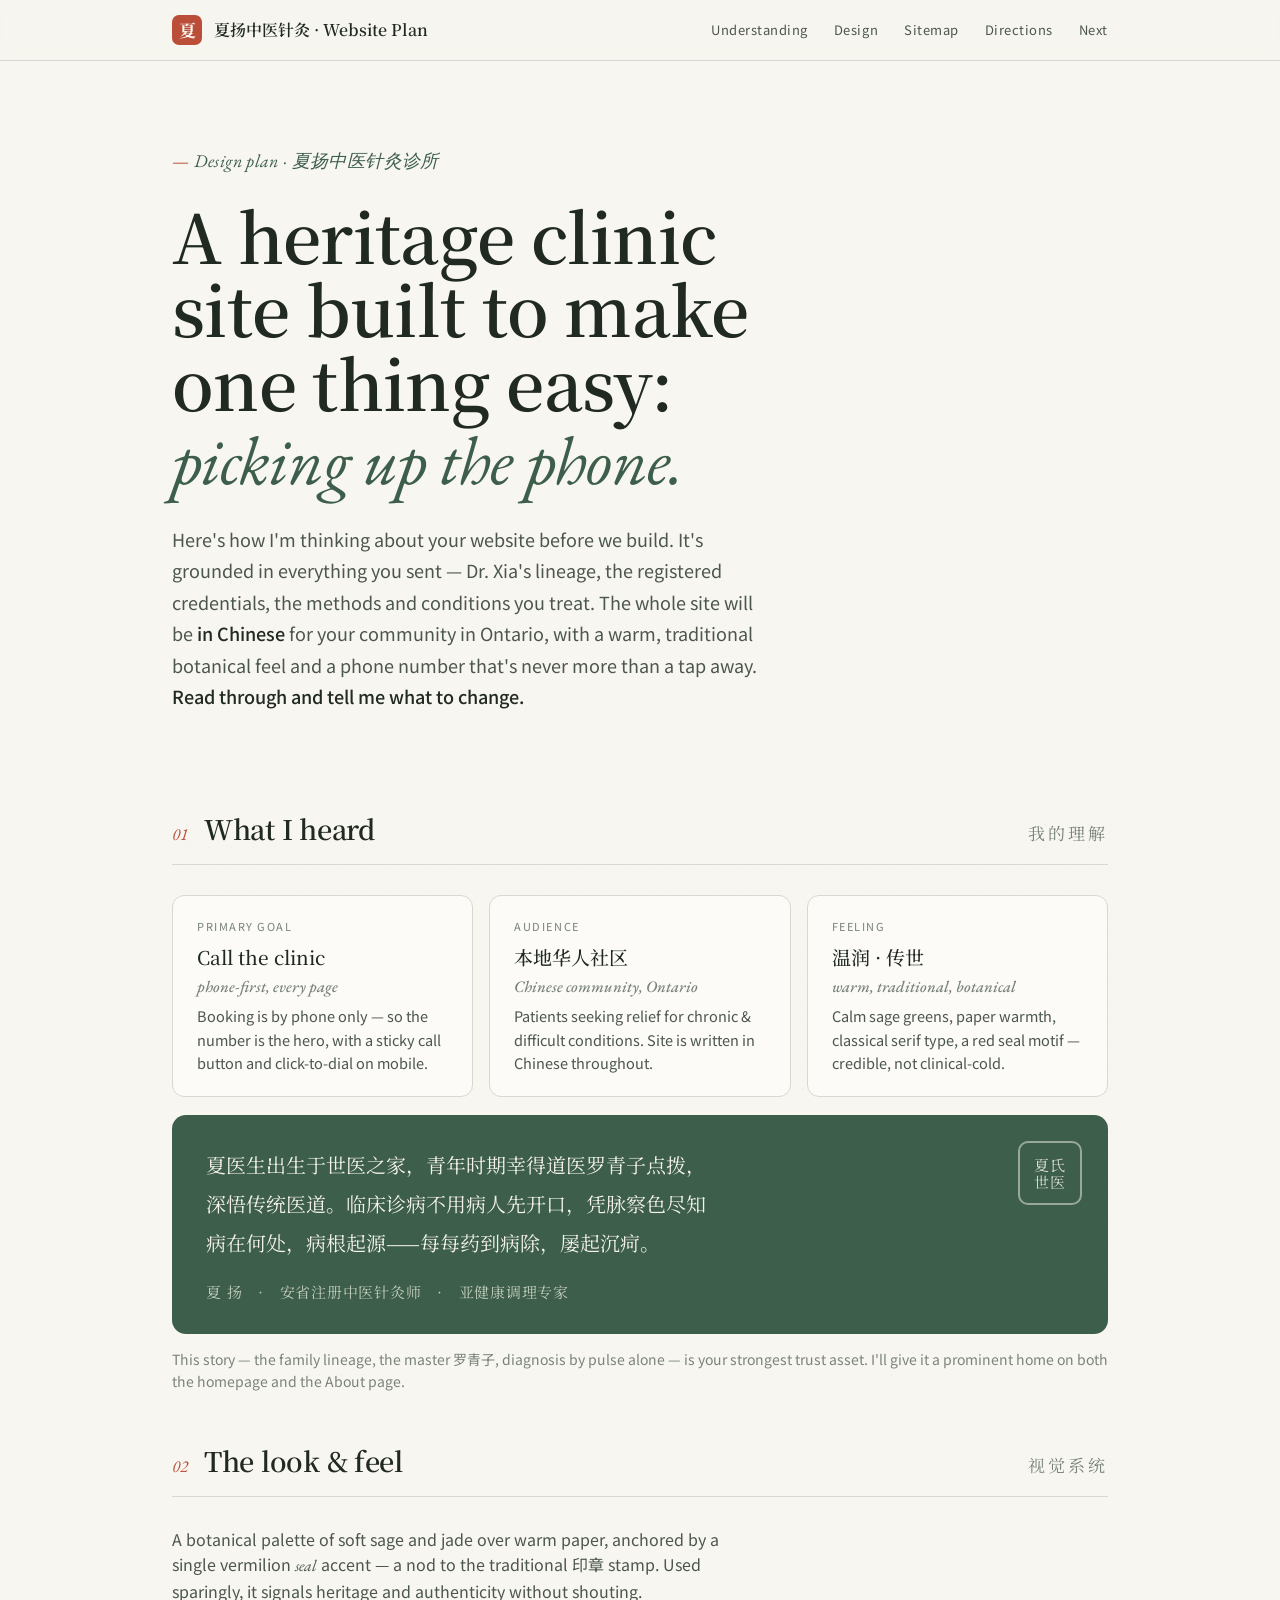
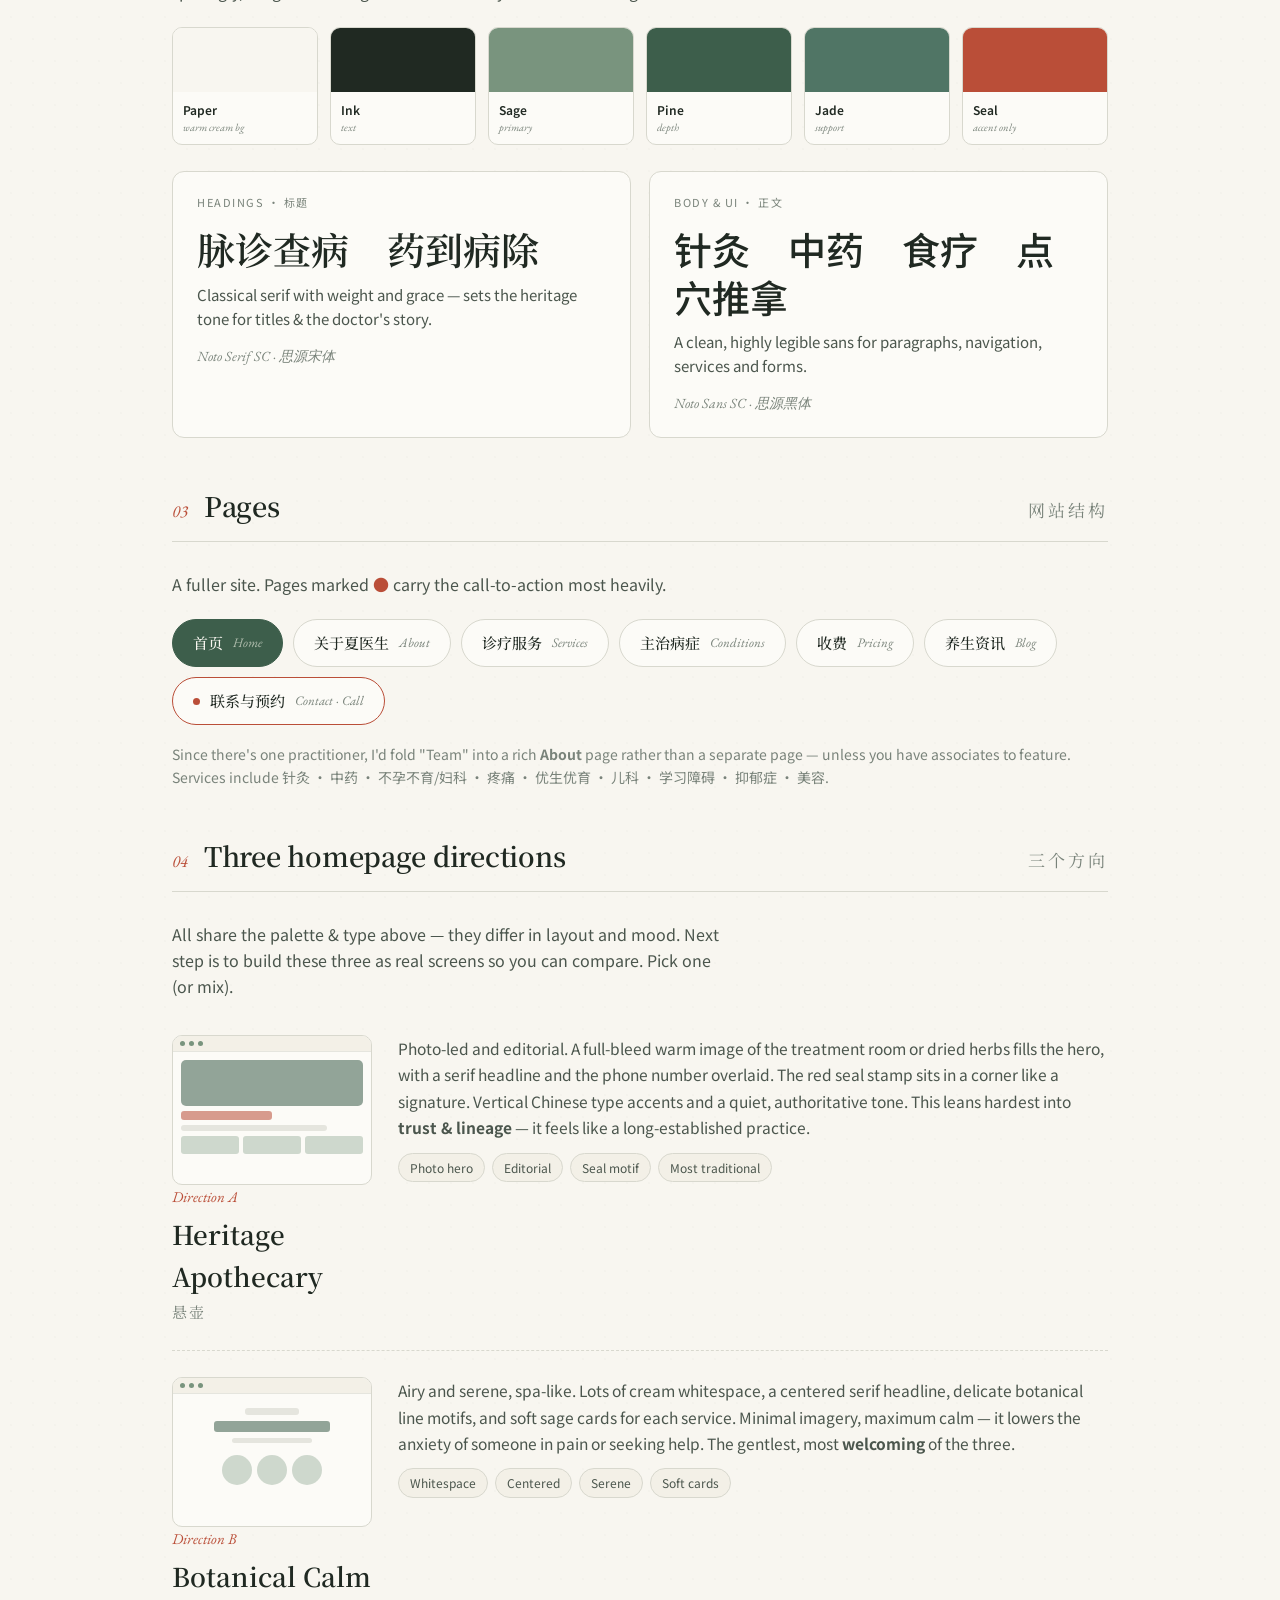
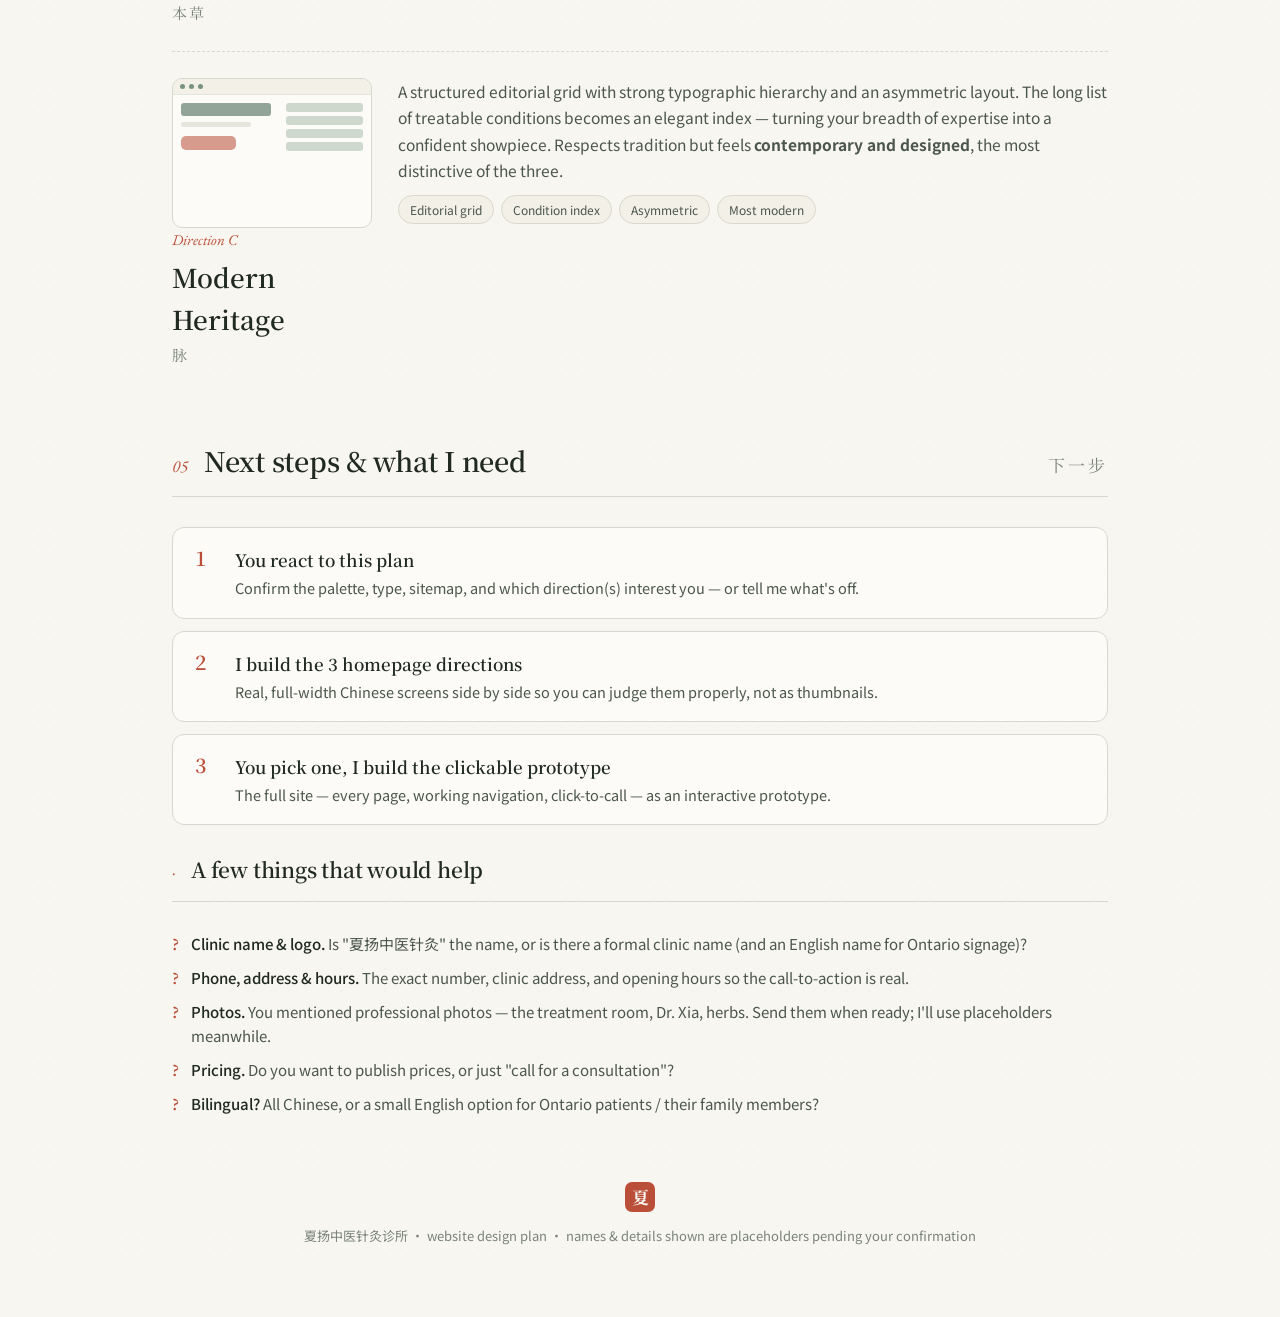
==== Plan.html @ d2aadbc9 "init update" ====
<!DOCTYPE html>
<html lang="en">
<head>
<meta charset="UTF-8">
<meta name="viewport" content="width=device-width, initial-scale=1.0">
<title>夏扬中医 · Website Plan</title>
<link rel="preconnect" href="https://fonts.googleapis.com">
<link rel="preconnect" href="https://fonts.gstatic.com" crossorigin>
<link href="https://fonts.googleapis.com/css2?family=Noto+Serif+SC:wght@400;500;600;700;900&family=Noto+Sans+SC:wght@300;400;500;700&family=EB+Garamond:ital@0;1&display=swap" rel="stylesheet">
<style>
  :root{
    --paper: oklch(0.973 0.009 95);
    --paper-2: oklch(0.955 0.013 92);
    --card: oklch(0.988 0.006 95);
    --ink: oklch(0.27 0.018 152);
    --ink-soft: oklch(0.44 0.02 150);
    --ink-faint: oklch(0.60 0.018 148);
    --sage: oklch(0.64 0.045 150);
    --sage-deep: oklch(0.45 0.05 158);
    --jade: oklch(0.53 0.05 165);
    --seal: oklch(0.56 0.145 33);
    --line: oklch(0.88 0.014 110);
    --line-soft: oklch(0.92 0.01 105);
    --serif: "Noto Serif SC", "EB Garamond", Georgia, serif;
    --sans: "Noto Sans SC", -apple-system, "Helvetica Neue", sans-serif;
    --lat: "EB Garamond", Georgia, serif;
  }
  *{ box-sizing:border-box; margin:0; padding:0; }
  html{ scroll-behavior:smooth; }
  body{
    background: var(--paper);
    color: var(--ink);
    font-family: var(--sans);
    line-height: 1.6;
    -webkit-font-smoothing: antialiased;
    background-image:
      radial-gradient(oklch(0.5 0.03 150 / 0.025) 1px, transparent 1px);
    background-size: 22px 22px;
  }
  .wrap{ max-width: 1000px; margin: 0 auto; padding: 0 32px; }

  /* ---- top ribbon ---- */
  .ribbon{
    border-bottom: 1px solid var(--line);
    background: oklch(0.97 0.009 95 / 0.8);
    backdrop-filter: blur(6px);
    position: sticky; top:0; z-index: 50;
  }
  .ribbon .wrap{ display:flex; align-items:center; justify-content:space-between; height: 60px; }
  .ribbon .mark{ display:flex; align-items:center; gap:12px; font-family:var(--serif); font-weight:600; }
  .seal-dot{
    width: 30px; height:30px; border-radius:7px; background: var(--seal);
    color: var(--paper); display:grid; place-items:center;
    font-family: var(--serif); font-weight:700; font-size:17px; letter-spacing:-1px;
  }
  .ribbon nav{ display:flex; gap:26px; font-size:13px; color: var(--ink-soft); letter-spacing:.04em; }
  .ribbon nav a{ color:inherit; text-decoration:none; }
  .ribbon nav a:hover{ color: var(--sage-deep); }

  /* ---- hero ---- */
  header.hero{ padding: 86px 0 64px; }
  .kicker{
    font-family: var(--lat); font-style:italic; font-size: 18px; color: var(--sage-deep);
    letter-spacing:.02em; margin-bottom: 22px;
  }
  .kicker::before{ content:"— "; color: var(--seal); font-style: normal; }
  h1.title{
    font-family: var(--serif); font-weight: 600; font-size: clamp(40px, 6vw, 68px);
    line-height: 1.08; letter-spacing:-.01em; max-width: 16ch;
  }
  .title em{ font-family: var(--lat); font-style: italic; font-weight: 400; color: var(--sage-deep); }
  .lede{
    margin-top: 26px; font-size: 18px; color: var(--ink-soft); max-width: 60ch; line-height:1.75;
  }
  .lede b{ color: var(--ink); font-weight:500; }

  /* ---- section scaffolding ---- */
  section.block{ padding: 30px 0 16px; }
  .sec-head{ display:flex; align-items:baseline; gap:16px; margin-bottom: 30px; padding-bottom:14px; border-bottom: 1px solid var(--line); }
  .sec-num{ font-family: var(--lat); font-style: italic; font-size: 17px; color: var(--seal); }
  .sec-head h2{ font-family: var(--serif); font-weight:600; font-size: 27px; letter-spacing:-.01em; }
  .sec-head .cn{ font-family: var(--serif); color: var(--ink-faint); font-size: 17px; font-weight:400; margin-left:auto; letter-spacing:.18em; }

  /* understanding cards */
  .grid2{ display:grid; grid-template-columns: 1fr 1fr; gap: 18px; }
  .grid3{ display:grid; grid-template-columns: repeat(3,1fr); gap: 16px; }
  .card{
    background: var(--card); border: 1px solid var(--line); border-radius: 12px; padding: 22px 24px;
  }
  .card .lab{ font-size: 11px; letter-spacing:.14em; text-transform:uppercase; color: var(--ink-faint); margin-bottom: 9px; }
  .card .val{ font-family: var(--serif); font-size: 19px; font-weight:500; color: var(--ink); line-height:1.4; }
  .card p{ font-size: 14.5px; color: var(--ink-soft); margin-top:6px; }
  .card .val .en{ font-family: var(--lat); font-style: italic; font-size: 16px; color: var(--ink-faint); }

  /* doctor quote */
  .quote{
    margin: 8px 0 6px; padding: 30px 34px; background: var(--sage-deep);
    color: oklch(0.96 0.012 95); border-radius: 14px; position: relative; overflow:hidden;
  }
  .quote .seal-stamp{
    position:absolute; right: 26px; top: 26px; width: 64px; height:64px; border-radius:10px;
    border: 2px solid oklch(0.96 0.012 95 / .5); display:grid; place-items:center; text-align:center;
    font-family: var(--serif); font-size: 15px; line-height:1.15; color: oklch(0.96 0.012 95 / .85);
    letter-spacing:.06em;
  }
  .quote .cn-q{ font-family: var(--serif); font-size: 20px; line-height: 1.95; max-width: 46ch; }
  .quote .attr{ margin-top: 18px; font-family: var(--serif); font-size: 15px; color: oklch(0.92 0.02 120 / .8); letter-spacing:.05em; }

  /* ---- design system ---- */
  .swatches{ display:grid; grid-template-columns: repeat(6,1fr); gap: 12px; }
  .sw{ border-radius: 10px; overflow:hidden; border:1px solid var(--line); background:var(--card); }
  .sw .chip{ height: 64px; }
  .sw .meta{ padding: 8px 10px; }
  .sw .meta .n{ font-size: 12px; font-weight:600; }
  .sw .meta .h{ font-size: 10.5px; color: var(--ink-faint); font-family: var(--lat); font-style:italic; }

  .type-spec{ display:grid; grid-template-columns: 1fr 1fr; gap: 18px; margin-top: 8px; }
  .spec{ background: var(--card); border:1px solid var(--line); border-radius:12px; padding: 22px 24px; }
  .spec .role{ font-size: 11px; letter-spacing:.14em; text-transform:uppercase; color: var(--ink-faint); margin-bottom: 14px; }
  .spec .big-cn{ font-family: var(--serif); font-weight:600; font-size: 38px; line-height:1.25; }
  .spec .big-cn.sans{ font-family: var(--sans); font-weight:500; }
  .spec .small{ margin-top: 10px; color: var(--ink-soft); font-size: 15px; }
  .spec .fam{ margin-top: 14px; font-family:var(--lat); font-style:italic; color: var(--ink-faint); font-size: 14px; }

  /* ---- sitemap ---- */
  .map{ display:flex; flex-wrap:wrap; gap: 10px; }
  .node{
    background: var(--card); border:1px solid var(--line); border-radius: 999px; padding: 11px 20px;
    display:flex; align-items:center; gap:10px; font-size: 15px;
  }
  .node .cn{ font-family: var(--serif); font-weight:500; }
  .node .en{ font-family: var(--lat); font-style:italic; color: var(--ink-faint); font-size: 13px; }
  .node.home{ background: var(--sage-deep); color: var(--paper); border-color: var(--sage-deep); }
  .node.home .en{ color: oklch(0.92 0.02 120 / .7); }
  .node.key{ border-color: var(--seal); }
  .node.key .dot{ width:7px; height:7px; border-radius:50%; background:var(--seal); }

  /* ---- directions ---- */
  .dir{ display:grid; grid-template-columns: 200px 1fr; gap: 26px; align-items:start; padding: 26px 0; border-bottom: 1px dashed var(--line); }
  .dir:last-child{ border-bottom: none; }
  .dir-name{ }
  .dir-name .idx{ font-family:var(--lat); font-style:italic; font-size: 15px; color: var(--seal); }
  .dir-name h3{ font-family:var(--serif); font-size: 26px; font-weight:600; margin-top: 4px; }
  .dir-name .cn{ font-family:var(--serif); font-size: 15px; color: var(--ink-faint); letter-spacing:.16em; margin-top:4px; }
  .dir-body p{ font-size: 15.5px; color: var(--ink-soft); line-height:1.7; }
  .dir-body .tags{ margin-top: 12px; display:flex; flex-wrap:wrap; gap:7px; }
  .tag{ font-size: 12px; padding: 4px 11px; border-radius:999px; background: var(--paper-2); border:1px solid var(--line); color: var(--ink-soft); }

  /* mini wireframes */
  .wf{ width: 200px; height: 150px; border:1px solid var(--line); border-radius: 10px; background: var(--card); overflow:hidden; padding:0; }
  .wf-bar{ height: 16px; background: var(--paper-2); border-bottom:1px solid var(--line-soft); display:flex; align-items:center; gap:4px; padding:0 7px; }
  .wf-bar i{ display:block; width:5px;height:5px;border-radius:50%; background: var(--sage); }
  .b{ background: var(--line-soft); border-radius:3px; }
  .b.sage{ background: oklch(0.64 0.045 150 / .35); }
  .b.deep{ background: oklch(0.45 0.05 158 / .55); }
  .b.seal{ background: oklch(0.56 0.145 33 / .55); }

  /* next steps */
  .steps{ counter-reset: s; display:grid; gap: 12px; }
  .step{ display:flex; gap:16px; align-items:flex-start; background:var(--card); border:1px solid var(--line); border-radius:12px; padding:18px 22px; }
  .step::before{ counter-increment:s; content: counter(s); font-family:var(--serif); font-weight:600; color:var(--seal); font-size:20px; line-height:1.2; min-width: 24px; }
  .step .st-t{ font-family:var(--serif); font-weight:600; font-size:17px; }
  .step .st-d{ font-size: 14.5px; color: var(--ink-soft); margin-top:3px; }

  .q-list{ display:grid; gap:10px; margin-top: 6px; }
  .q{ display:flex; gap:12px; font-size:15px; color:var(--ink-soft); }
  .q::before{ content:"?"; color: var(--seal); font-family:var(--serif); font-weight:700; }
  .q b{ color: var(--ink); font-weight:500; }

  footer{ padding: 50px 0 70px; color: var(--ink-faint); font-size: 13px; text-align:center; }
  footer .seal-dot{ margin: 0 auto 14px; }

  @media (max-width: 720px){
    .grid2,.grid3,.type-spec,.swatches{ grid-template-columns: 1fr 1fr; }
    .dir{ grid-template-columns: 1fr; }
    .ribbon nav{ display:none; }
  }
</style>
</head>
<body>

<div class="ribbon">
  <div class="wrap">
    <div class="mark"><span class="seal-dot">夏</span> 夏扬中医针灸 · Website Plan</div>
    <nav>
      <a href="#understand">Understanding</a>
      <a href="#system">Design</a>
      <a href="#map">Sitemap</a>
      <a href="#dirs">Directions</a>
      <a href="#next">Next</a>
    </nav>
  </div>
</div>

<header class="hero">
  <div class="wrap">
    <div class="kicker">Design plan · 夏扬中医针灸诊所</div>
    <h1 class="title">A heritage clinic site built to make one thing easy: <em>picking up the phone.</em></h1>
    <p class="lede">Here's how I'm thinking about your website before we build. It's grounded in everything you sent — Dr. Xia's lineage, the registered credentials, the methods and conditions you treat. The whole site will be <b>in Chinese</b> for your community in Ontario, with a warm, traditional botanical feel and a phone number that's never more than a tap away. <b>Read through and tell me what to change.</b></p>
  </div>
</header>

<!-- UNDERSTANDING -->
<section class="block" id="understand">
  <div class="wrap">
    <div class="sec-head"><span class="sec-num">01</span><h2>What I heard</h2><span class="cn">我的理解</span></div>

    <div class="grid3" style="margin-bottom:18px;">
      <div class="card">
        <div class="lab">Primary goal</div>
        <div class="val">Call the clinic<br><span class="en">phone-first, every page</span></div>
        <p>Booking is by phone only — so the number is the hero, with a sticky call button and click-to-dial on mobile.</p>
      </div>
      <div class="card">
        <div class="lab">Audience</div>
        <div class="val">本地华人社区<br><span class="en">Chinese community, Ontario</span></div>
        <p>Patients seeking relief for chronic & difficult conditions. Site is written in Chinese throughout.</p>
      </div>
      <div class="card">
        <div class="lab">Feeling</div>
        <div class="val">温润 · 传世<br><span class="en">warm, traditional, botanical</span></div>
        <p>Calm sage greens, paper warmth, classical serif type, a red seal motif — credible, not clinical-cold.</p>
      </div>
    </div>

    <div class="quote">
      <div class="seal-stamp">夏氏<br>世医</div>
      <div class="cn-q">夏医生出生于世医之家，青年时期幸得道医罗青子点拨，深悟传统医道。临床诊病不用病人先开口，凭脉察色尽知病在何处，病根起源——每每药到病除，屡起沉疴。</div>
      <div class="attr">夏 扬　·　安省注册中医针灸师　·　亚健康调理专家</div>
    </div>
    <p style="font-size:14px;color:var(--ink-faint);margin-top:14px;">This story — the family lineage, the master 罗青子, diagnosis by pulse alone — is your strongest trust asset. I'll give it a prominent home on both the homepage and the About page.</p>
  </div>
</section>

<!-- DESIGN SYSTEM -->
<section class="block" id="system">
  <div class="wrap">
    <div class="sec-head"><span class="sec-num">02</span><h2>The look &amp; feel</h2><span class="cn">视觉系统</span></div>

    <p style="color:var(--ink-soft);margin-bottom:22px;max-width:62ch;">A botanical palette of soft sage and jade over warm paper, anchored by a single vermilion <em style="font-family:var(--lat)">seal</em> accent — a nod to the traditional 印章 stamp. Used sparingly, it signals heritage and authenticity without shouting.</p>

    <div class="swatches" style="margin-bottom:26px;">
      <div class="sw"><div class="chip" style="background:var(--paper)"></div><div class="meta"><div class="n">Paper</div><div class="h">warm cream bg</div></div></div>
      <div class="sw"><div class="chip" style="background:var(--ink)"></div><div class="meta"><div class="n">Ink</div><div class="h">text</div></div></div>
      <div class="sw"><div class="chip" style="background:var(--sage)"></div><div class="meta"><div class="n">Sage</div><div class="h">primary</div></div></div>
      <div class="sw"><div class="chip" style="background:var(--sage-deep)"></div><div class="meta"><div class="n">Pine</div><div class="h">depth</div></div></div>
      <div class="sw"><div class="chip" style="background:var(--jade)"></div><div class="meta"><div class="n">Jade</div><div class="h">support</div></div></div>
      <div class="sw"><div class="chip" style="background:var(--seal)"></div><div class="meta"><div class="n">Seal</div><div class="h">accent only</div></div></div>
    </div>

    <div class="type-spec">
      <div class="spec">
        <div class="role">Headings · 标题</div>
        <div class="big-cn">脉诊查病　药到病除</div>
        <div class="small">Classical serif with weight and grace — sets the heritage tone for titles &amp; the doctor's story.</div>
        <div class="fam">Noto Serif SC · 思源宋体</div>
      </div>
      <div class="spec">
        <div class="role">Body &amp; UI · 正文</div>
        <div class="big-cn sans">针灸　中药　食疗　点穴推拿</div>
        <div class="small">A clean, highly legible sans for paragraphs, navigation, services and forms.</div>
        <div class="fam">Noto Sans SC · 思源黑体</div>
      </div>
    </div>
  </div>
</section>

<!-- SITEMAP -->
<section class="block" id="map">
  <div class="wrap">
    <div class="sec-head"><span class="sec-num">03</span><h2>Pages</h2><span class="cn">网站结构</span></div>
    <p style="color:var(--ink-soft);margin-bottom:22px;max-width:60ch;">A fuller site. Pages marked <span style="color:var(--seal)">●</span> carry the call-to-action most heavily.</p>
    <div class="map">
      <div class="node home"><span class="cn">首页</span><span class="en">Home</span></div>
      <div class="node"><span class="cn">关于夏医生</span><span class="en">About</span></div>
      <div class="node"><span class="cn">诊疗服务</span><span class="en">Services</span></div>
      <div class="node"><span class="cn">主治病症</span><span class="en">Conditions</span></div>
      <div class="node"><span class="cn">收费</span><span class="en">Pricing</span></div>
      <div class="node"><span class="cn">养生资讯</span><span class="en">Blog</span></div>
      <div class="node key"><span class="dot"></span><span class="cn">联系与预约</span><span class="en">Contact · Call</span></div>
    </div>
    <p style="font-size:14px;color:var(--ink-faint);margin-top:18px;">Since there's one practitioner, I'd fold "Team" into a rich <b>About</b> page rather than a separate page — unless you have associates to feature. Services include 针灸 · 中药 · 不孕不育/妇科 · 疼痛 · 优生优育 · 儿科 · 学习障碍 · 抑郁症 · 美容.</p>
  </div>
</section>

<!-- DIRECTIONS -->
<section class="block" id="dirs">
  <div class="wrap">
    <div class="sec-head"><span class="sec-num">04</span><h2>Three homepage directions</h2><span class="cn">三个方向</span></div>
    <p style="color:var(--ink-soft);margin-bottom:10px;max-width:62ch;">All share the palette &amp; type above — they differ in layout and mood. Next step is to build these three as real screens so you can compare. Pick one (or mix).</p>

    <div class="dir">
      <div class="dir-name">
        <div class="wf">
          <div class="wf-bar"><i></i><i></i><i></i></div>
          <div style="padding:8px;display:grid;gap:5px;">
            <div class="b deep" style="height:46px;border-radius:5px;"></div>
            <div class="b seal" style="height:9px;width:50%;"></div>
            <div class="b" style="height:6px;width:80%;"></div>
            <div style="display:flex;gap:4px;"><div class="b sage" style="height:18px;width:33%;"></div><div class="b sage" style="height:18px;width:33%;"></div><div class="b sage" style="height:18px;width:33%;"></div></div>
          </div>
        </div>
        <div class="idx">Direction A</div>
        <h3>Heritage Apothecary</h3>
        <div class="cn">悬壶</div>
      </div>
      <div class="dir-body">
        <p>Photo-led and editorial. A full-bleed warm image of the treatment room or dried herbs fills the hero, with a serif headline and the phone number overlaid. The red seal stamp sits in a corner like a signature. Vertical Chinese type accents and a quiet, authoritative tone. This leans hardest into <b>trust &amp; lineage</b> — it feels like a long-established practice.</p>
        <div class="tags"><span class="tag">Photo hero</span><span class="tag">Editorial</span><span class="tag">Seal motif</span><span class="tag">Most traditional</span></div>
      </div>
    </div>

    <div class="dir">
      <div class="dir-name">
        <div class="wf">
          <div class="wf-bar"><i></i><i></i><i></i></div>
          <div style="padding:8px;display:grid;gap:6px;place-items:center;">
            <div class="b" style="height:7px;width:30%;margin-top:6px;"></div>
            <div class="b deep" style="height:11px;width:64%;"></div>
            <div class="b" style="height:5px;width:44%;"></div>
            <div style="display:flex;gap:5px;margin-top:6px;"><div class="b sage" style="height:30px;width:30px;border-radius:50%;"></div><div class="b sage" style="height:30px;width:30px;border-radius:50%;"></div><div class="b sage" style="height:30px;width:30px;border-radius:50%;"></div></div>
          </div>
        </div>
        <div class="idx">Direction B</div>
        <h3>Botanical Calm</h3>
        <div class="cn">本草</div>
      </div>
      <div class="dir-body">
        <p>Airy and serene, spa-like. Lots of cream whitespace, a centered serif headline, delicate botanical line motifs, and soft sage cards for each service. Minimal imagery, maximum calm — it lowers the anxiety of someone in pain or seeking help. The gentlest, most <b>welcoming</b> of the three.</p>
        <div class="tags"><span class="tag">Whitespace</span><span class="tag">Centered</span><span class="tag">Serene</span><span class="tag">Soft cards</span></div>
      </div>
    </div>

    <div class="dir">
      <div class="dir-name">
        <div class="wf">
          <div class="wf-bar"><i></i><i></i><i></i></div>
          <div style="padding:8px;display:grid;grid-template-columns:1.3fr 1fr;gap:6px;">
            <div style="display:grid;gap:5px;"><div class="b deep" style="height:13px;width:90%;"></div><div class="b" style="height:5px;width:70%;"></div><div class="b seal" style="height:14px;width:55%;border-radius:5px;margin-top:4px;"></div></div>
            <div style="display:grid;gap:4px;"><div class="b sage" style="height:9px;"></div><div class="b sage" style="height:9px;"></div><div class="b sage" style="height:9px;"></div><div class="b sage" style="height:9px;"></div></div>
          </div>
        </div>
        <div class="idx">Direction C</div>
        <h3>Modern Heritage</h3>
        <div class="cn">脉</div>
      </div>
      <div class="dir-body">
        <p>A structured editorial grid with strong typographic hierarchy and an asymmetric layout. The long list of treatable conditions becomes an elegant index — turning your breadth of expertise into a confident showpiece. Respects tradition but feels <b>contemporary and designed</b>, the most distinctive of the three.</p>
        <div class="tags"><span class="tag">Editorial grid</span><span class="tag">Condition index</span><span class="tag">Asymmetric</span><span class="tag">Most modern</span></div>
      </div>
    </div>
  </div>
</section>

<!-- NEXT -->
<section class="block" id="next">
  <div class="wrap">
    <div class="sec-head"><span class="sec-num">05</span><h2>Next steps &amp; what I need</h2><span class="cn">下一步</span></div>
    <div class="steps" style="margin-bottom:28px;">
      <div class="step"><div><div class="st-t">You react to this plan</div><div class="st-d">Confirm the palette, type, sitemap, and which direction(s) interest you — or tell me what's off.</div></div></div>
      <div class="step"><div><div class="st-t">I build the 3 homepage directions</div><div class="st-d">Real, full-width Chinese screens side by side so you can judge them properly, not as thumbnails.</div></div></div>
      <div class="step"><div><div class="st-t">You pick one, I build the clickable prototype</div><div class="st-d">The full site — every page, working navigation, click-to-call — as an interactive prototype.</div></div></div>
    </div>

    <div class="sec-head" style="margin-top:10px;"><span class="sec-num">·</span><h2 style="font-size:21px;">A few things that would help</h2></div>
    <div class="q-list">
      <div class="q"><div><b>Clinic name &amp; logo.</b> Is "夏扬中医针灸" the name, or is there a formal clinic name (and an English name for Ontario signage)?</div></div>
      <div class="q"><div><b>Phone, address &amp; hours.</b> The exact number, clinic address, and opening hours so the call-to-action is real.</div></div>
      <div class="q"><div><b>Photos.</b> You mentioned professional photos — the treatment room, Dr. Xia, herbs. Send them when ready; I'll use placeholders meanwhile.</div></div>
      <div class="q"><div><b>Pricing.</b> Do you want to publish prices, or just "call for a consultation"?</div></div>
      <div class="q"><div><b>Bilingual?</b> All Chinese, or a small English option for Ontario patients / their family members?</div></div>
    </div>
  </div>
</section>

<footer>
  <div class="seal-dot">夏</div>
  夏扬中医针灸诊所 · website design plan · names &amp; details shown are placeholders pending your confirmation
</footer>

</body>
</html>
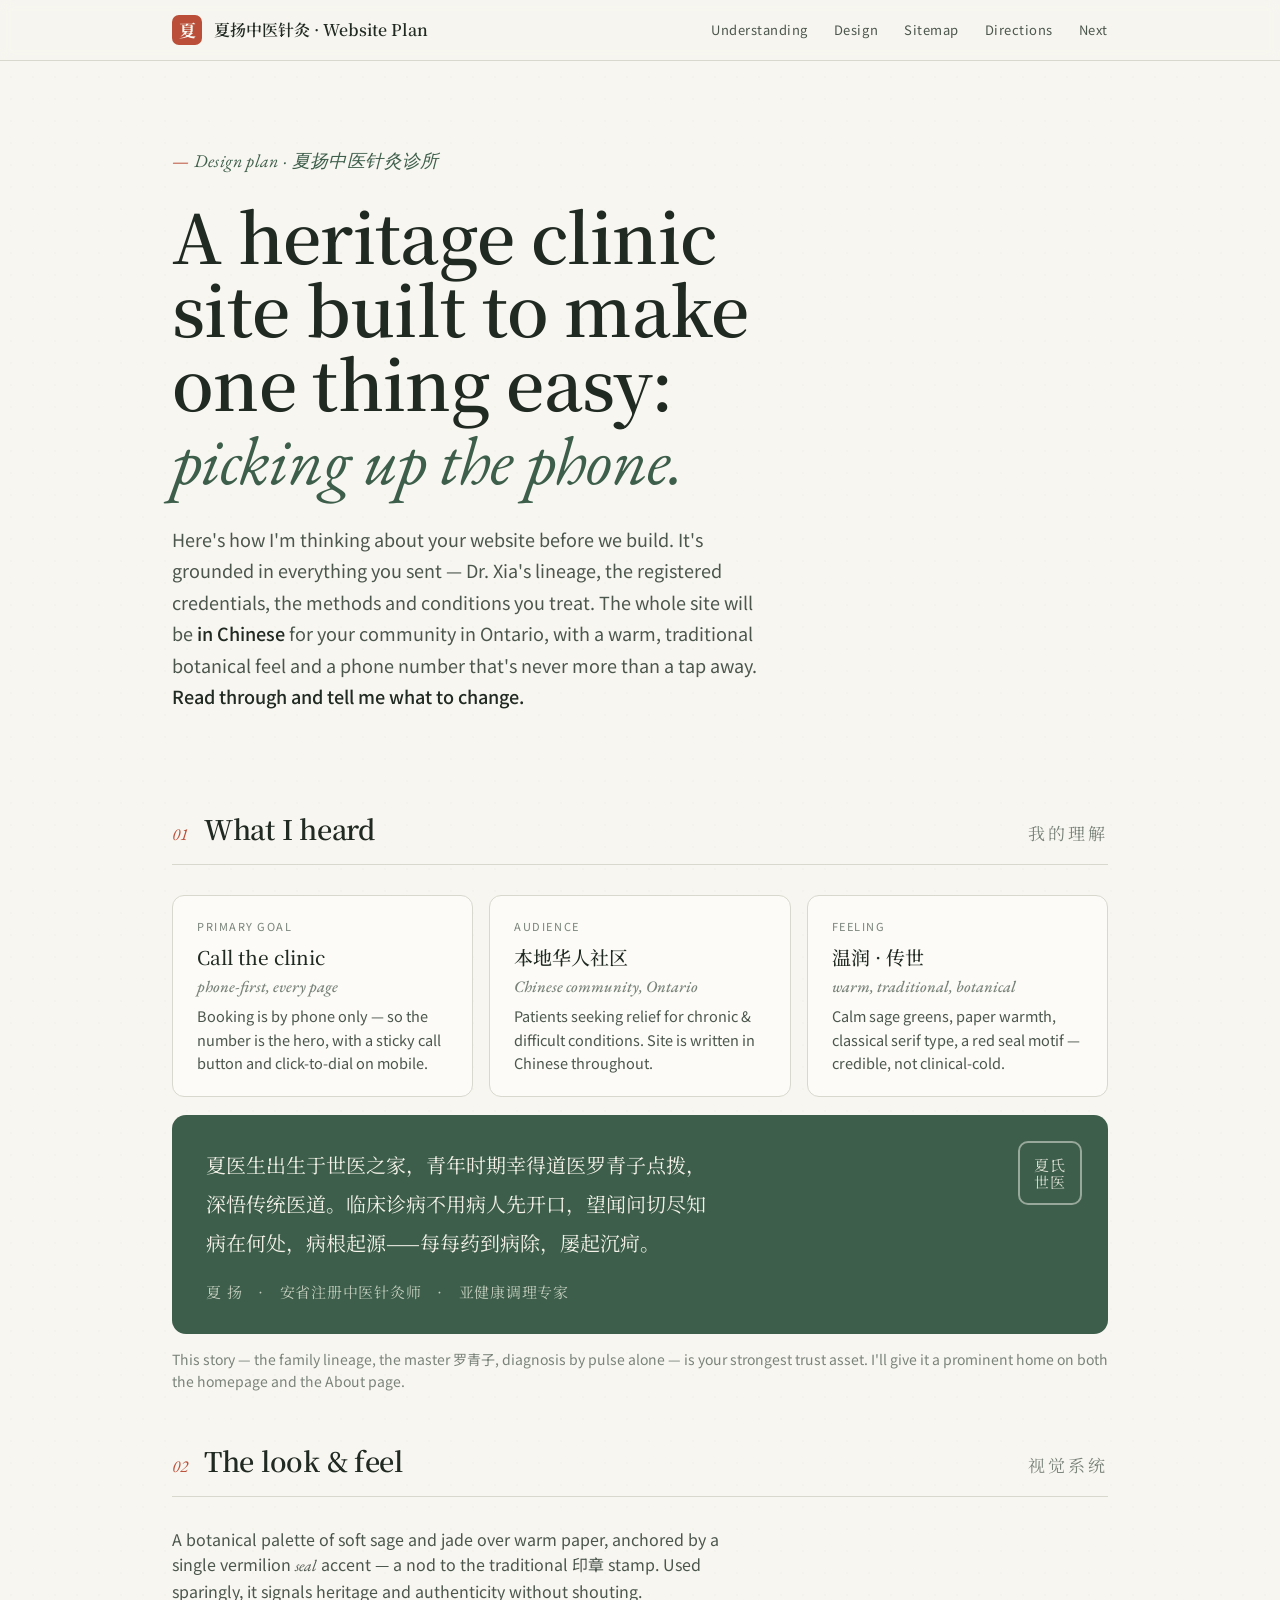
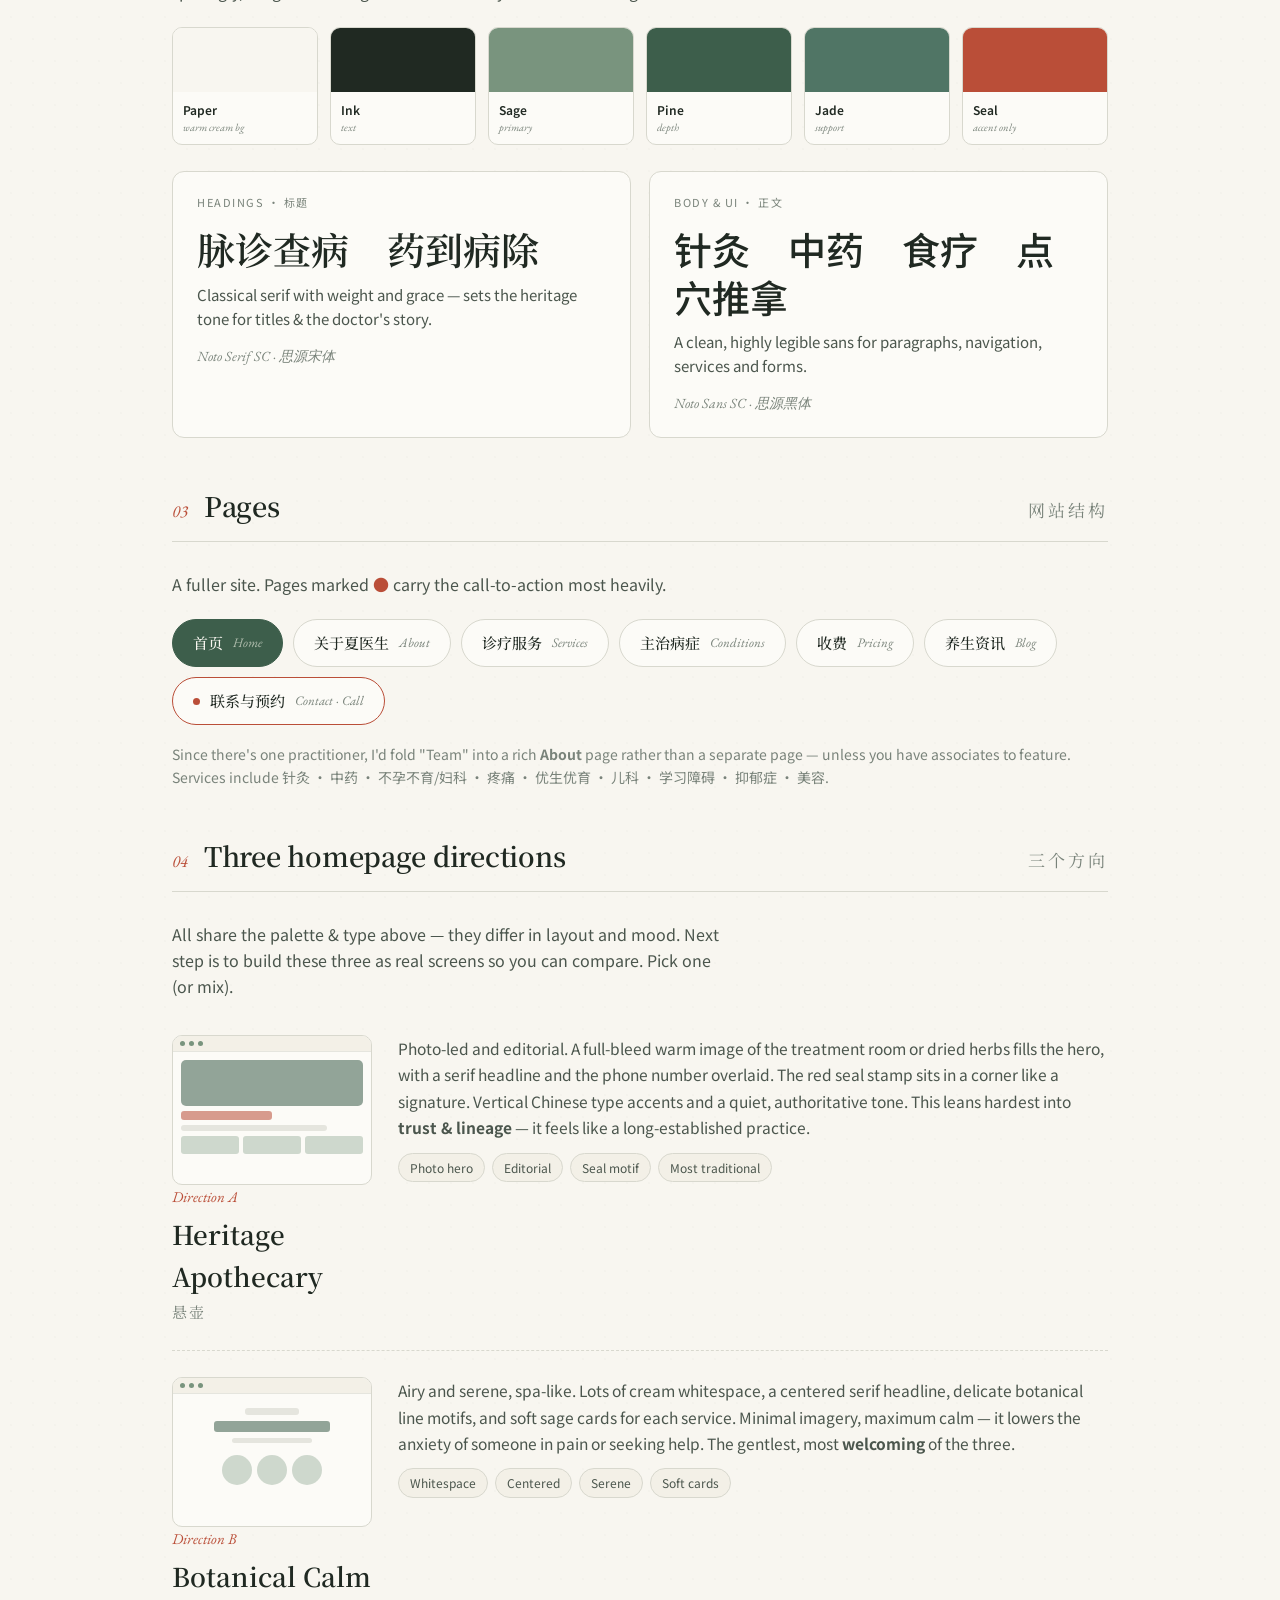
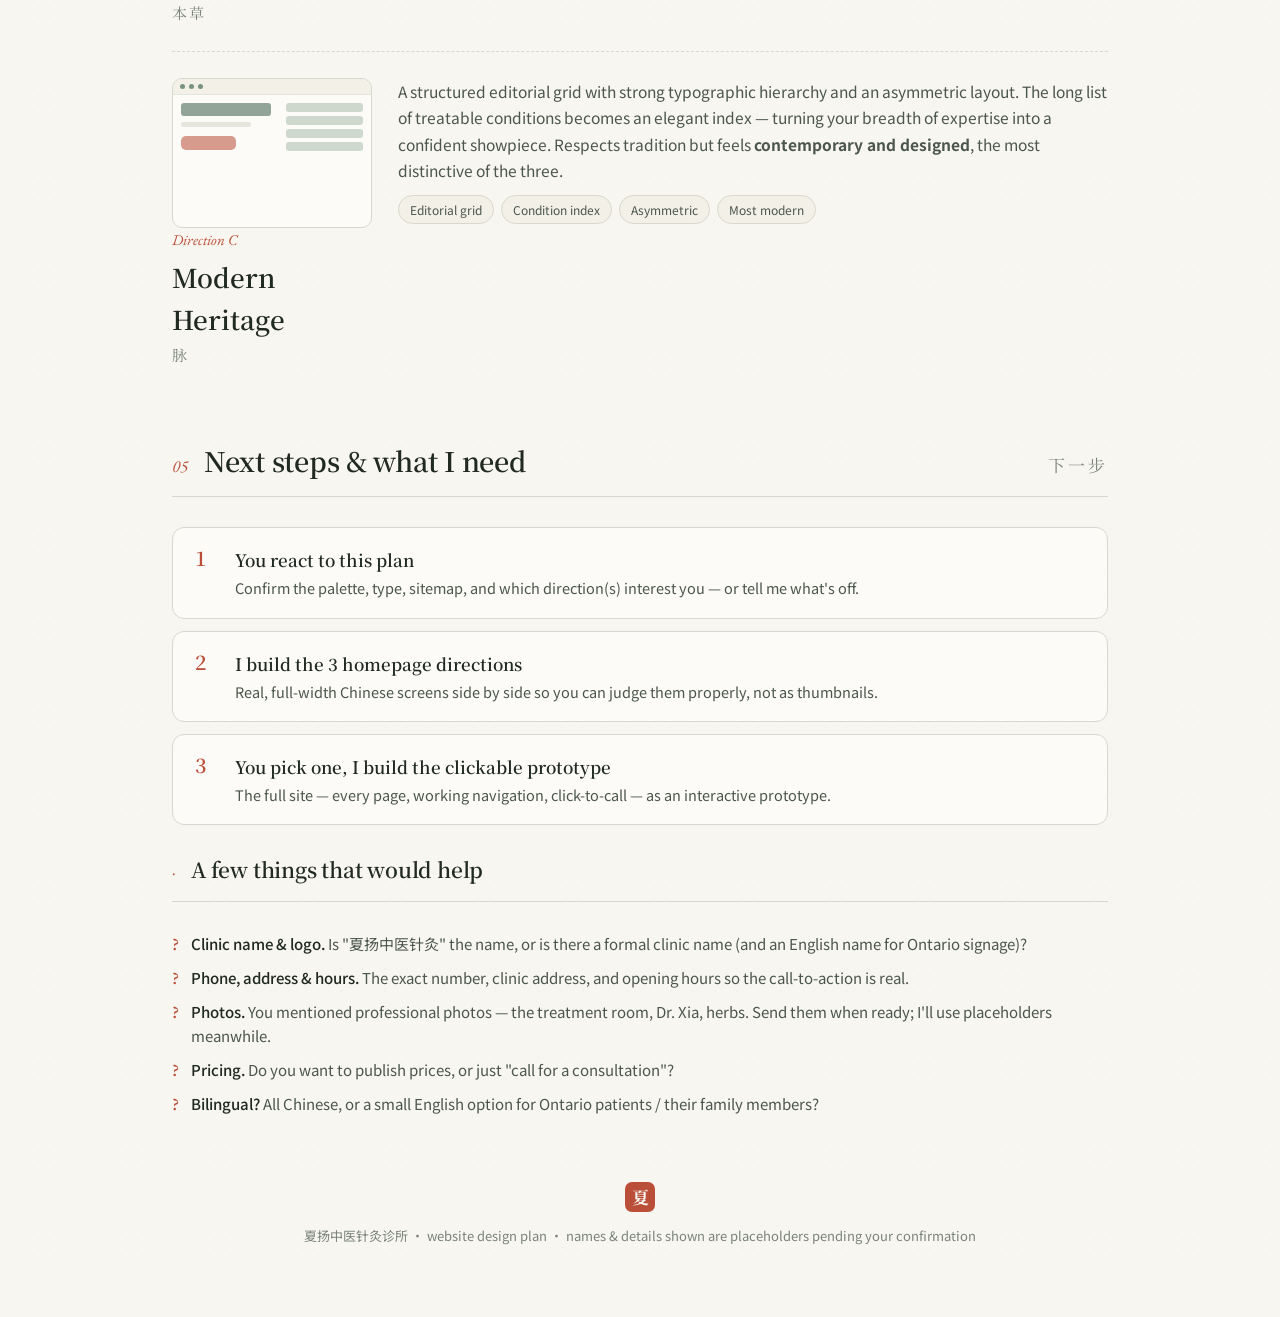
==== commit 90344b95: "update profile photos" ====
--- a/Plan.html
+++ b/Plan.html
@@ -225,7 +225,7 @@
 
     <div class="quote">
       <div class="seal-stamp">夏氏<br>世医</div>
-      <div class="cn-q">夏医生出生于世医之家，青年时期幸得道医罗青子点拨，深悟传统医道。临床诊病不用病人先开口，凭脉察色尽知病在何处，病根起源——每每药到病除，屡起沉疴。</div>
+      <div class="cn-q">夏医生出生于世医之家，青年时期幸得道医罗青子点拨，深悟传统医道。临床诊病不用病人先开口，望闻问切尽知病在何处，病根起源——每每药到病除，屡起沉疴。</div>
       <div class="attr">夏 扬　·　安省注册中医针灸师　·　亚健康调理专家</div>
     </div>
     <p style="font-size:14px;color:var(--ink-faint);margin-top:14px;">This story — the family lineage, the master 罗青子, diagnosis by pulse alone — is your strongest trust asset. I'll give it a prominent home on both the homepage and the About page.</p>
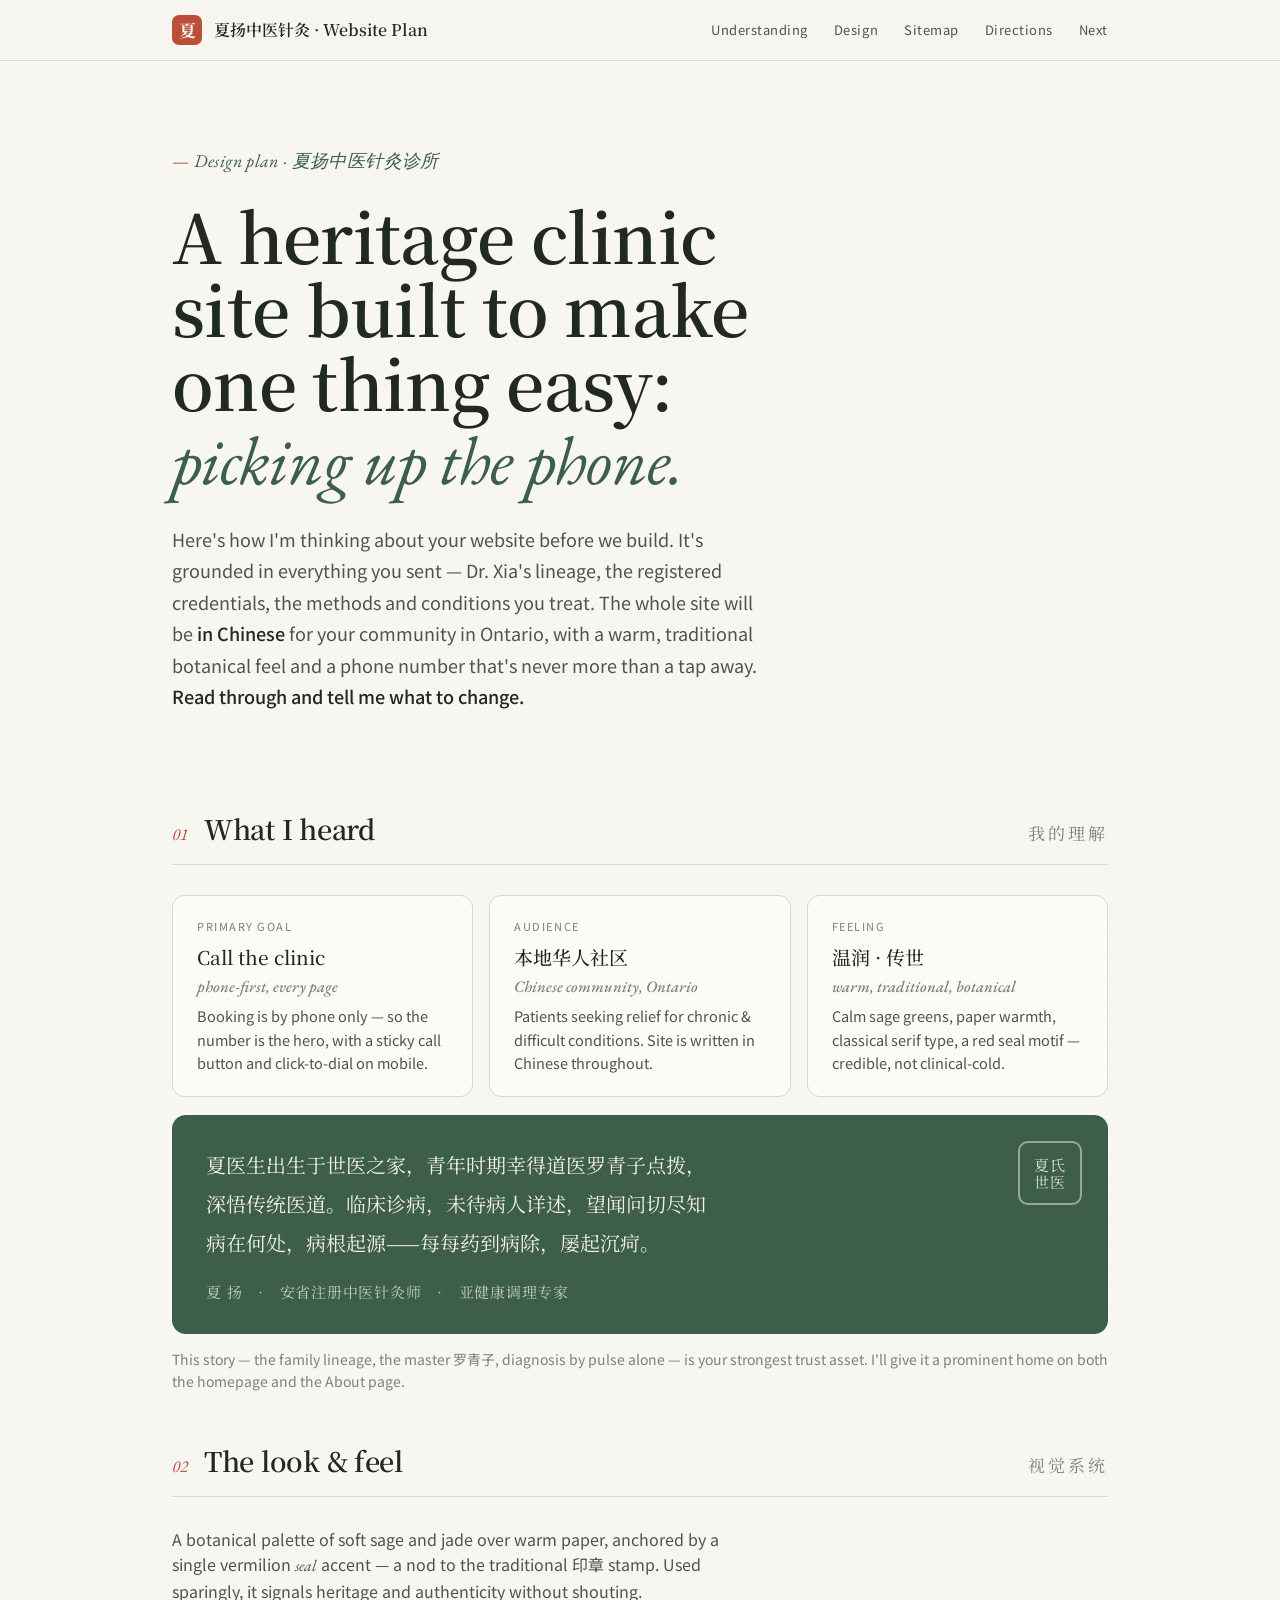
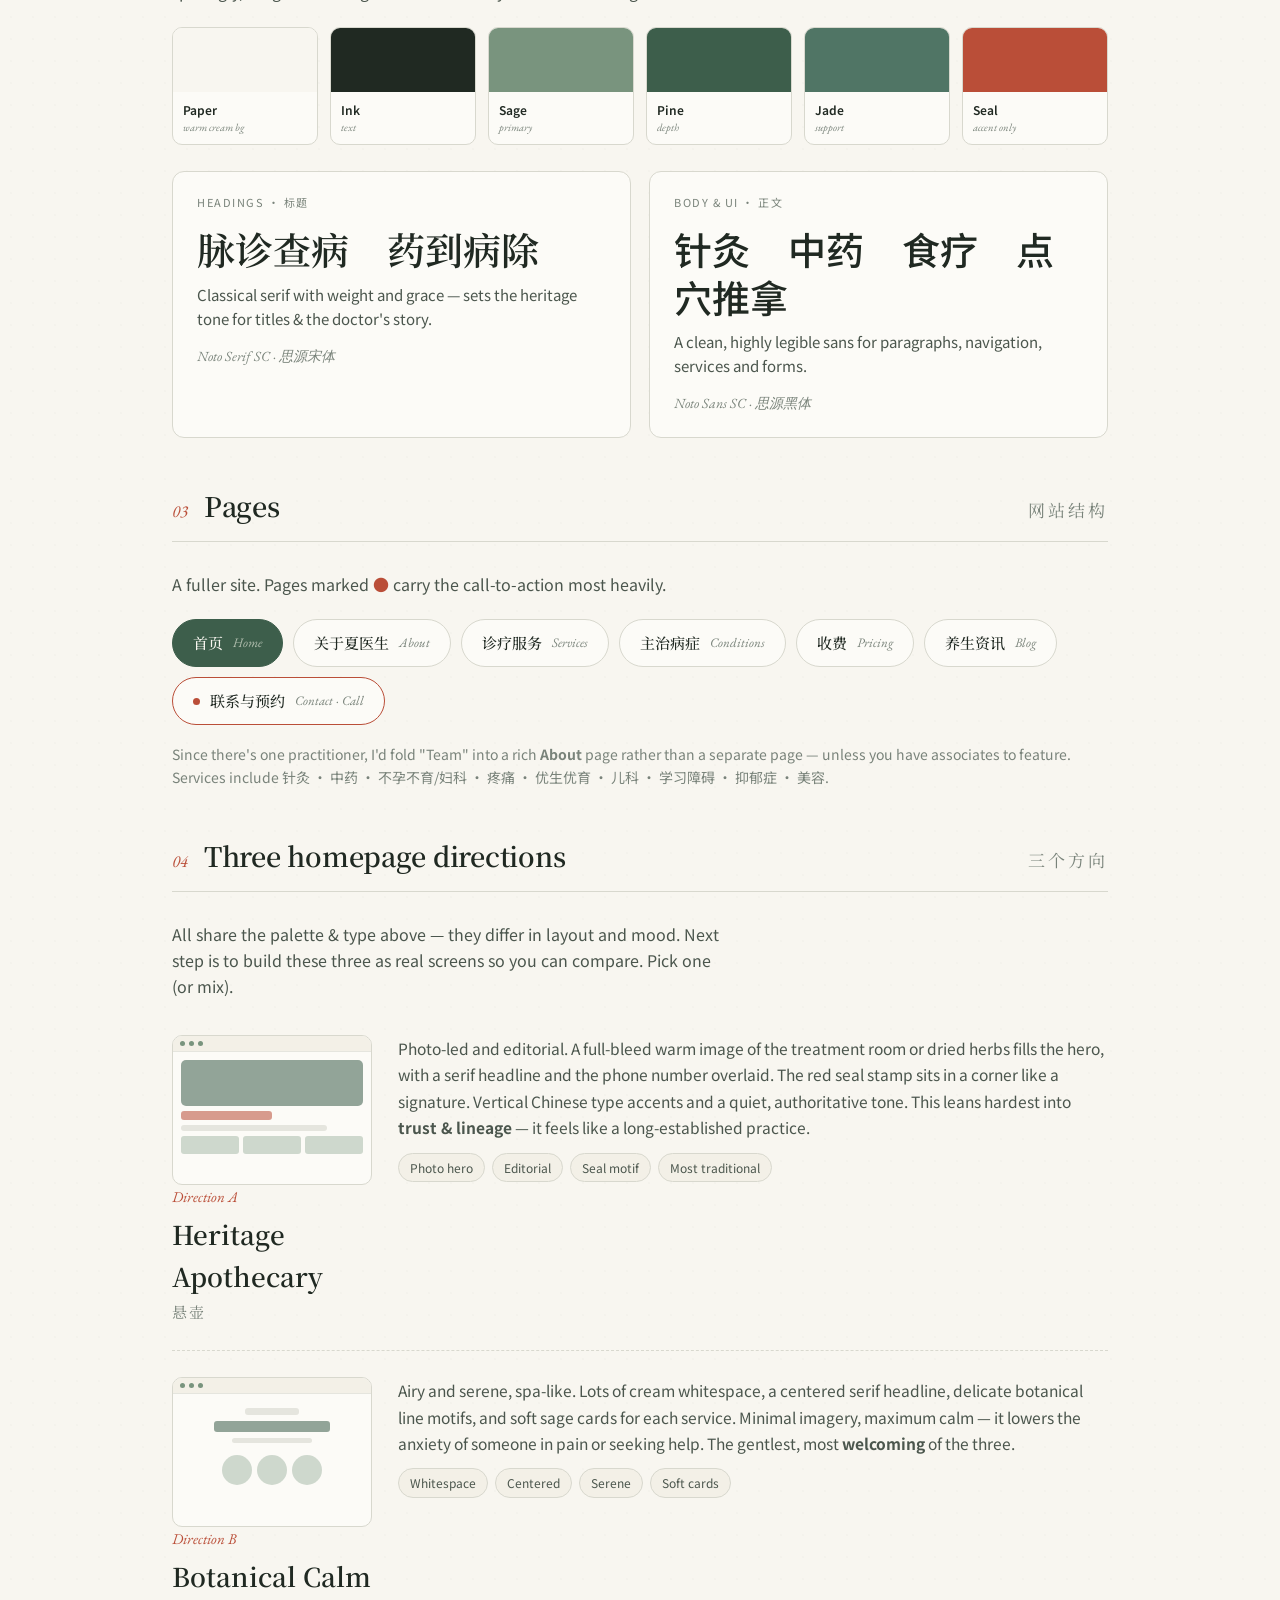
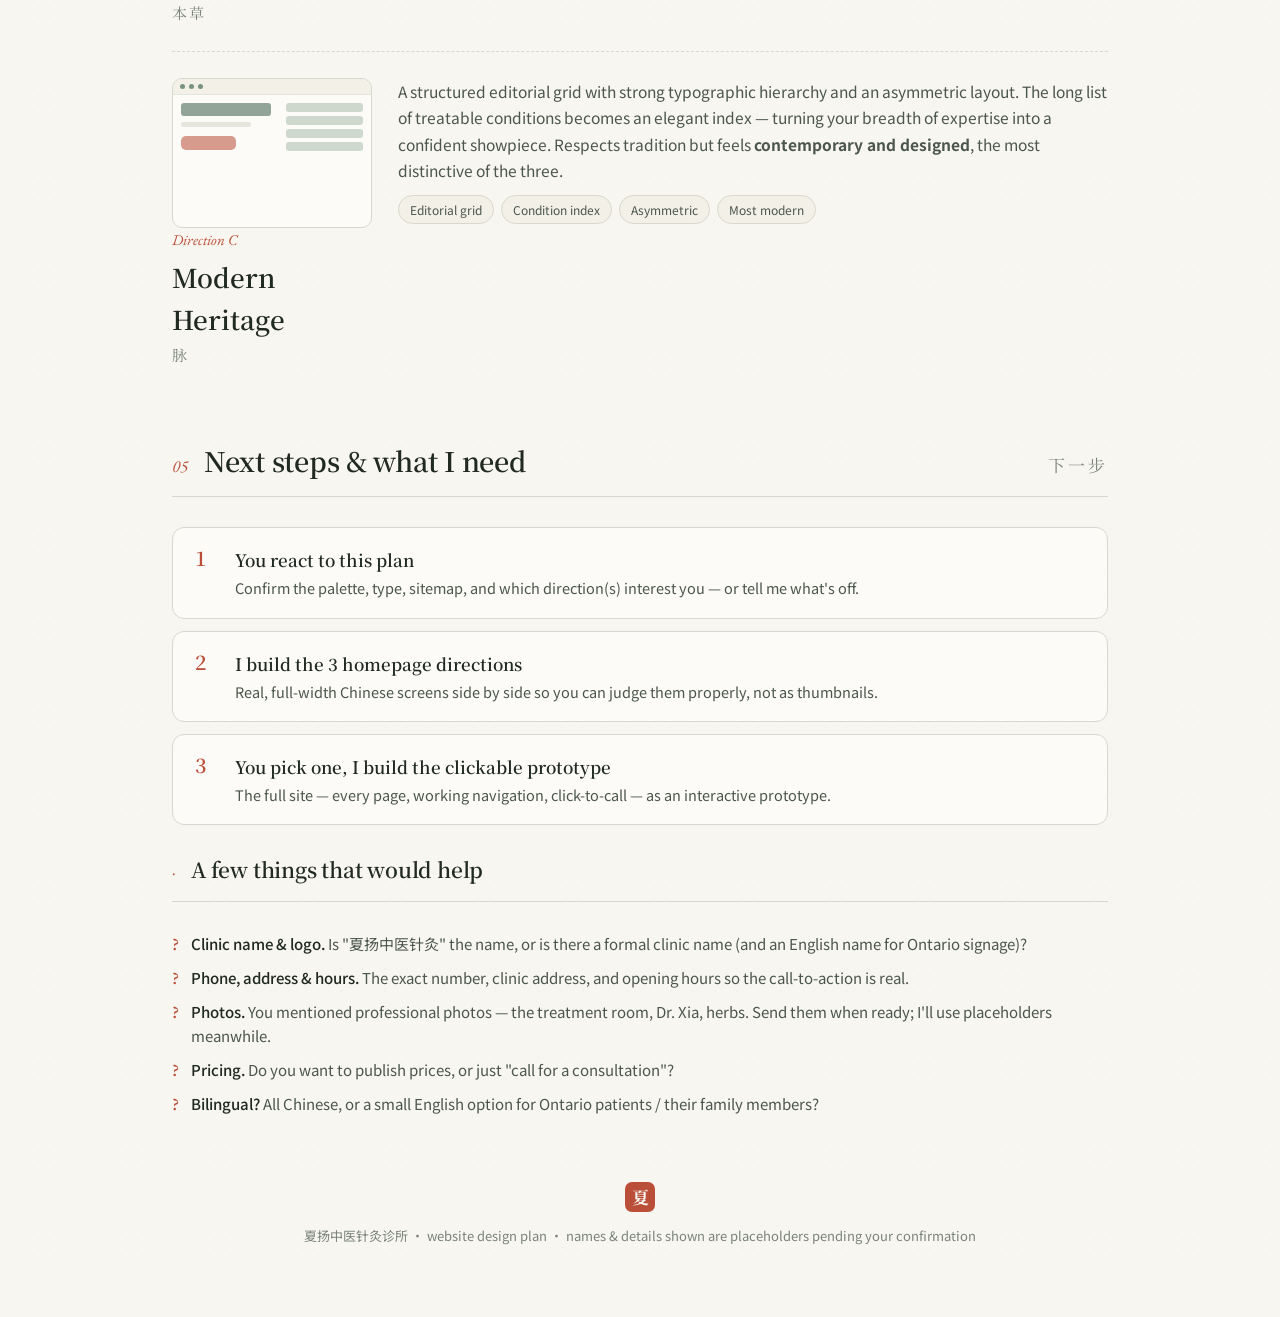
==== commit 3d4c40c2: "update texts" ====
--- a/Plan.html
+++ b/Plan.html
@@ -225,7 +225,7 @@
 
     <div class="quote">
       <div class="seal-stamp">夏氏<br>世医</div>
-      <div class="cn-q">夏医生出生于世医之家，青年时期幸得道医罗青子点拨，深悟传统医道。临床诊病不用病人先开口，望闻问切尽知病在何处，病根起源——每每药到病除，屡起沉疴。</div>
+      <div class="cn-q">夏医生出生于世医之家，青年时期幸得道医罗青子点拨，深悟传统医道。临床诊病，未待病人详述，望闻问切尽知病在何处，病根起源——每每药到病除，屡起沉疴。</div>
       <div class="attr">夏 扬　·　安省注册中医针灸师　·　亚健康调理专家</div>
     </div>
     <p style="font-size:14px;color:var(--ink-faint);margin-top:14px;">This story — the family lineage, the master 罗青子, diagnosis by pulse alone — is your strongest trust asset. I'll give it a prominent home on both the homepage and the About page.</p>
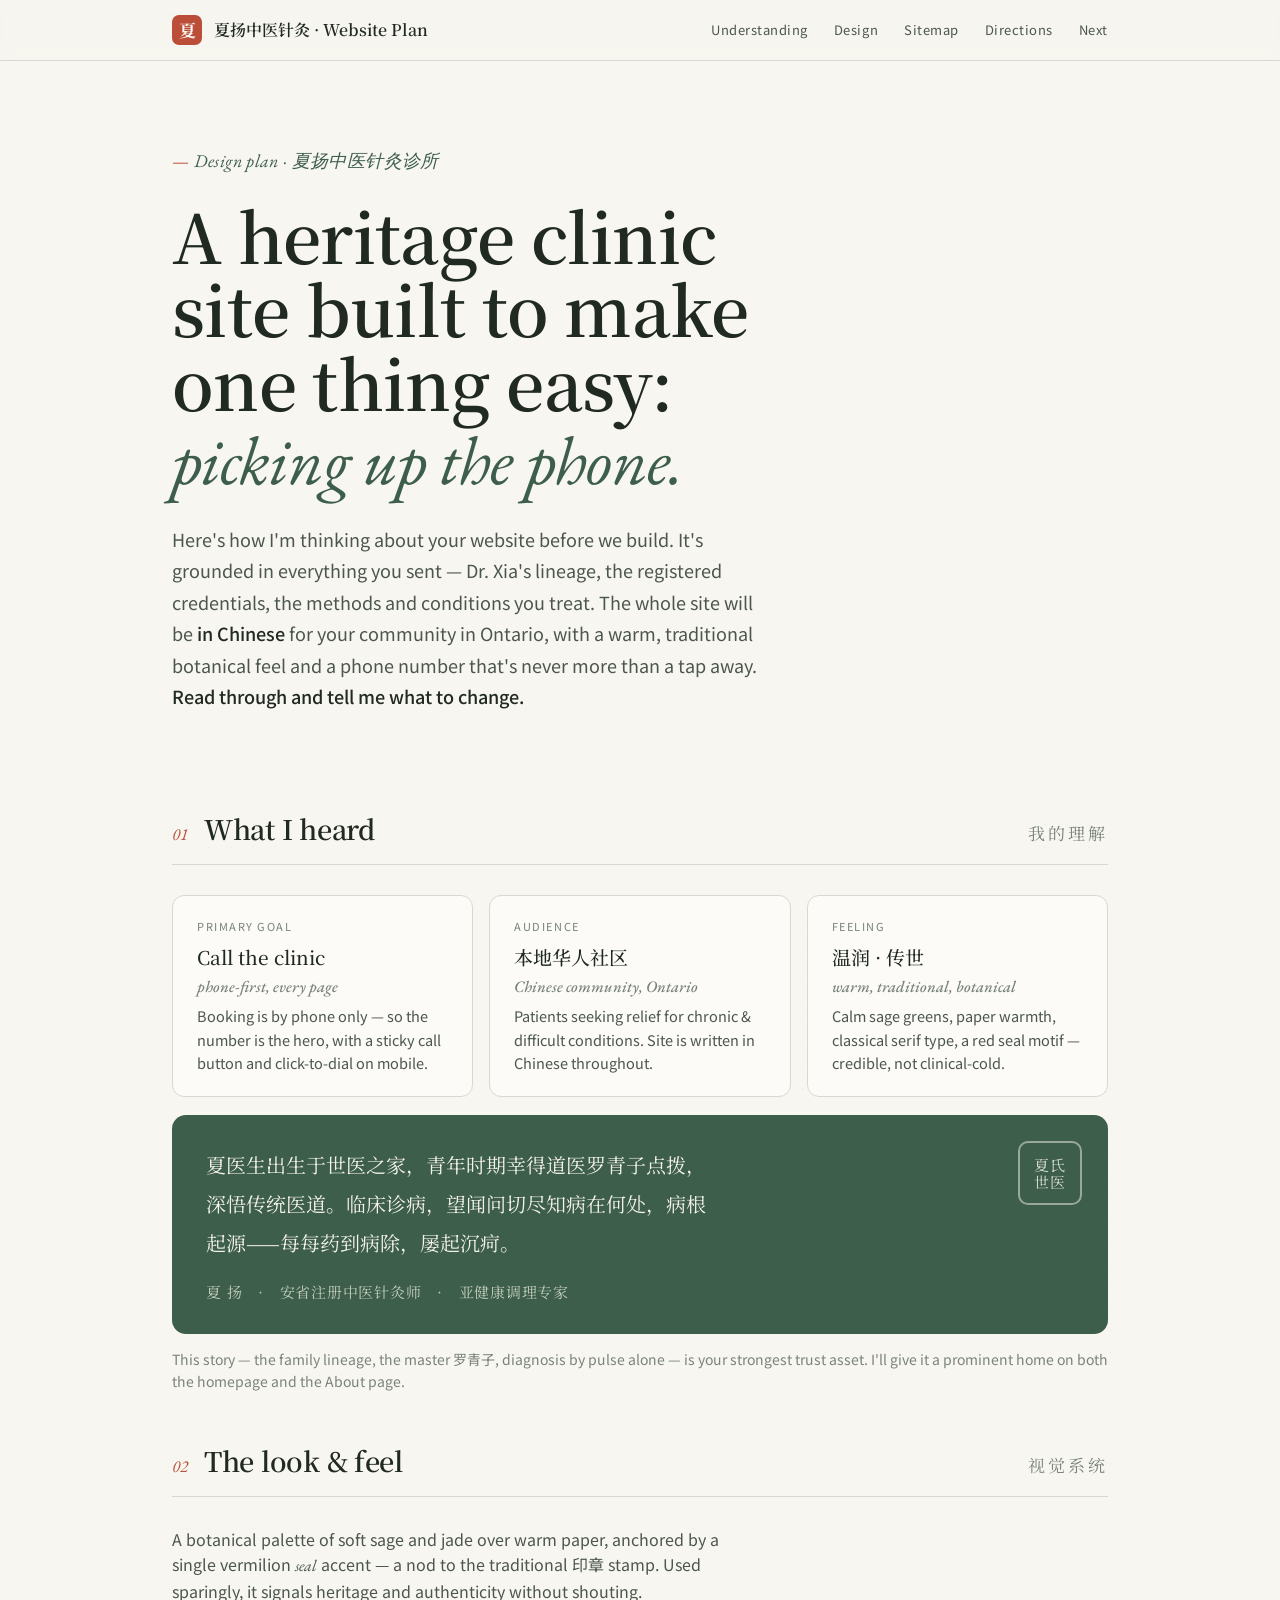
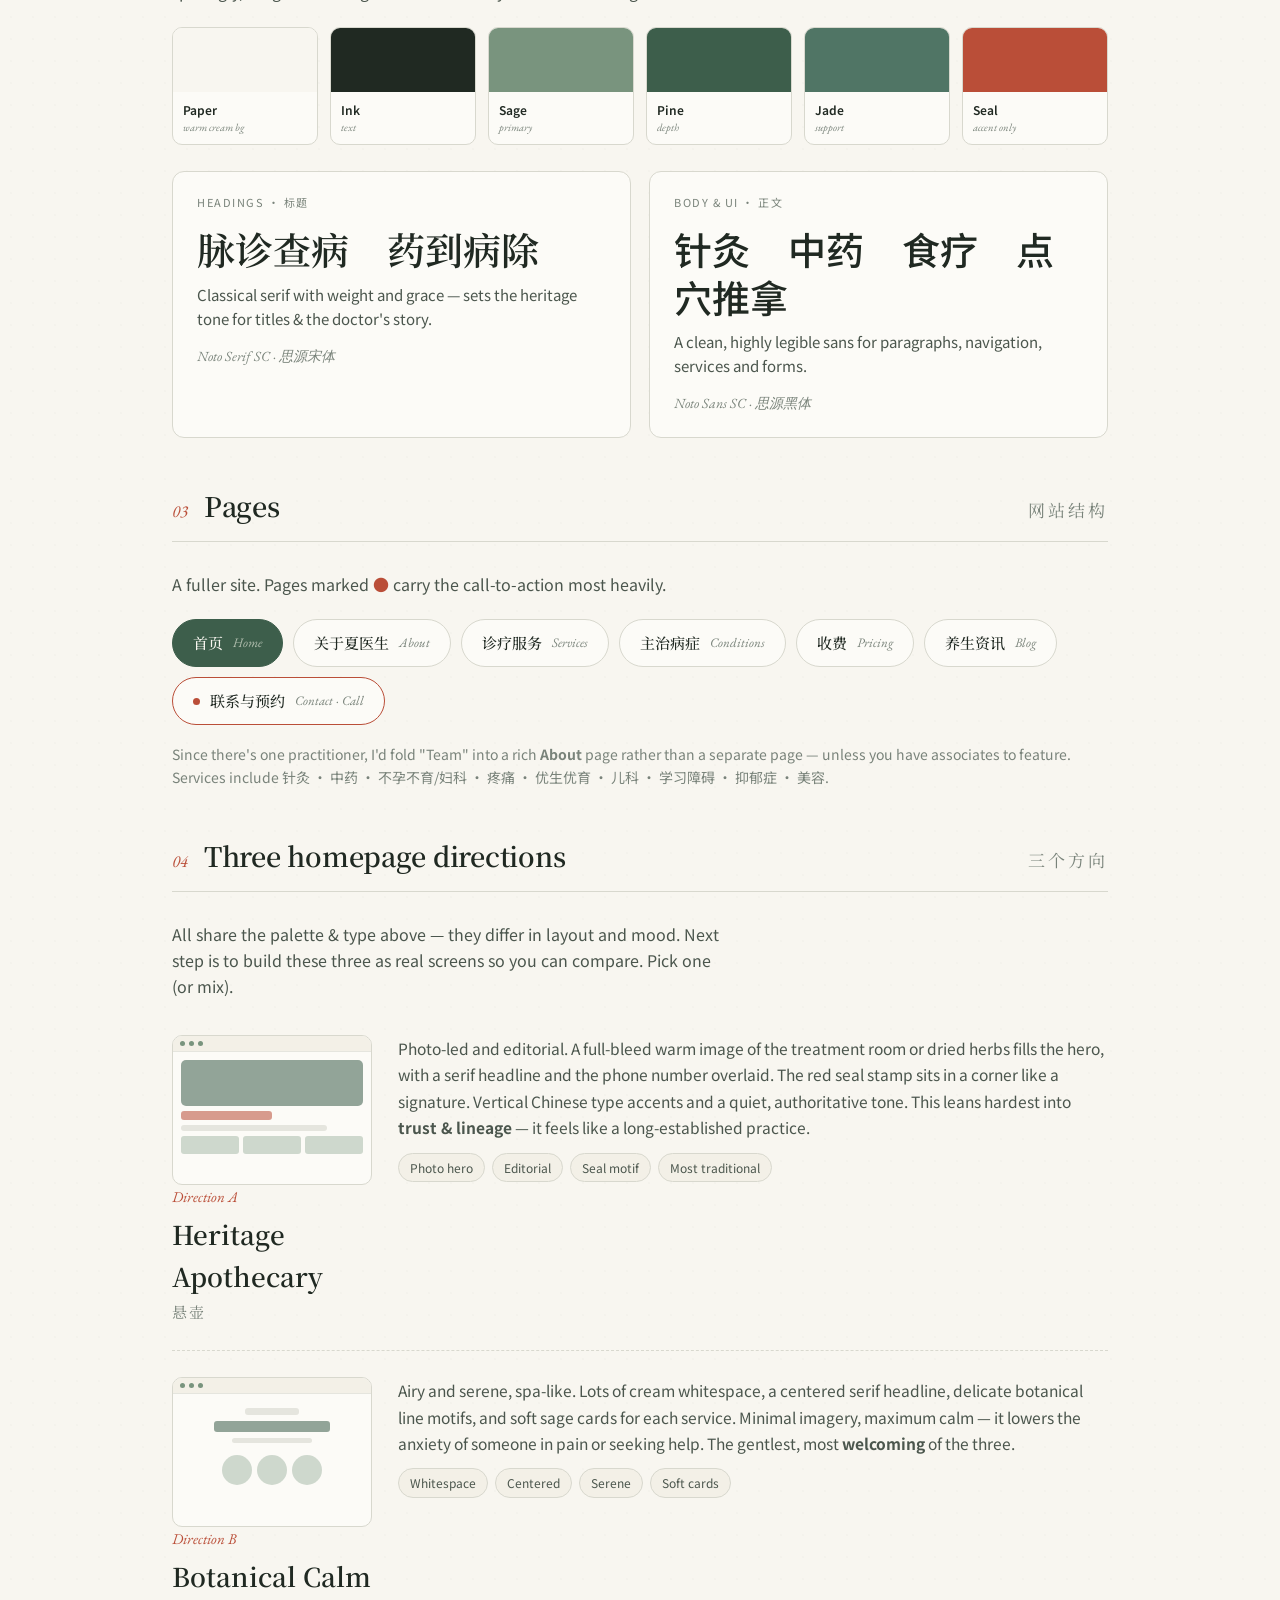
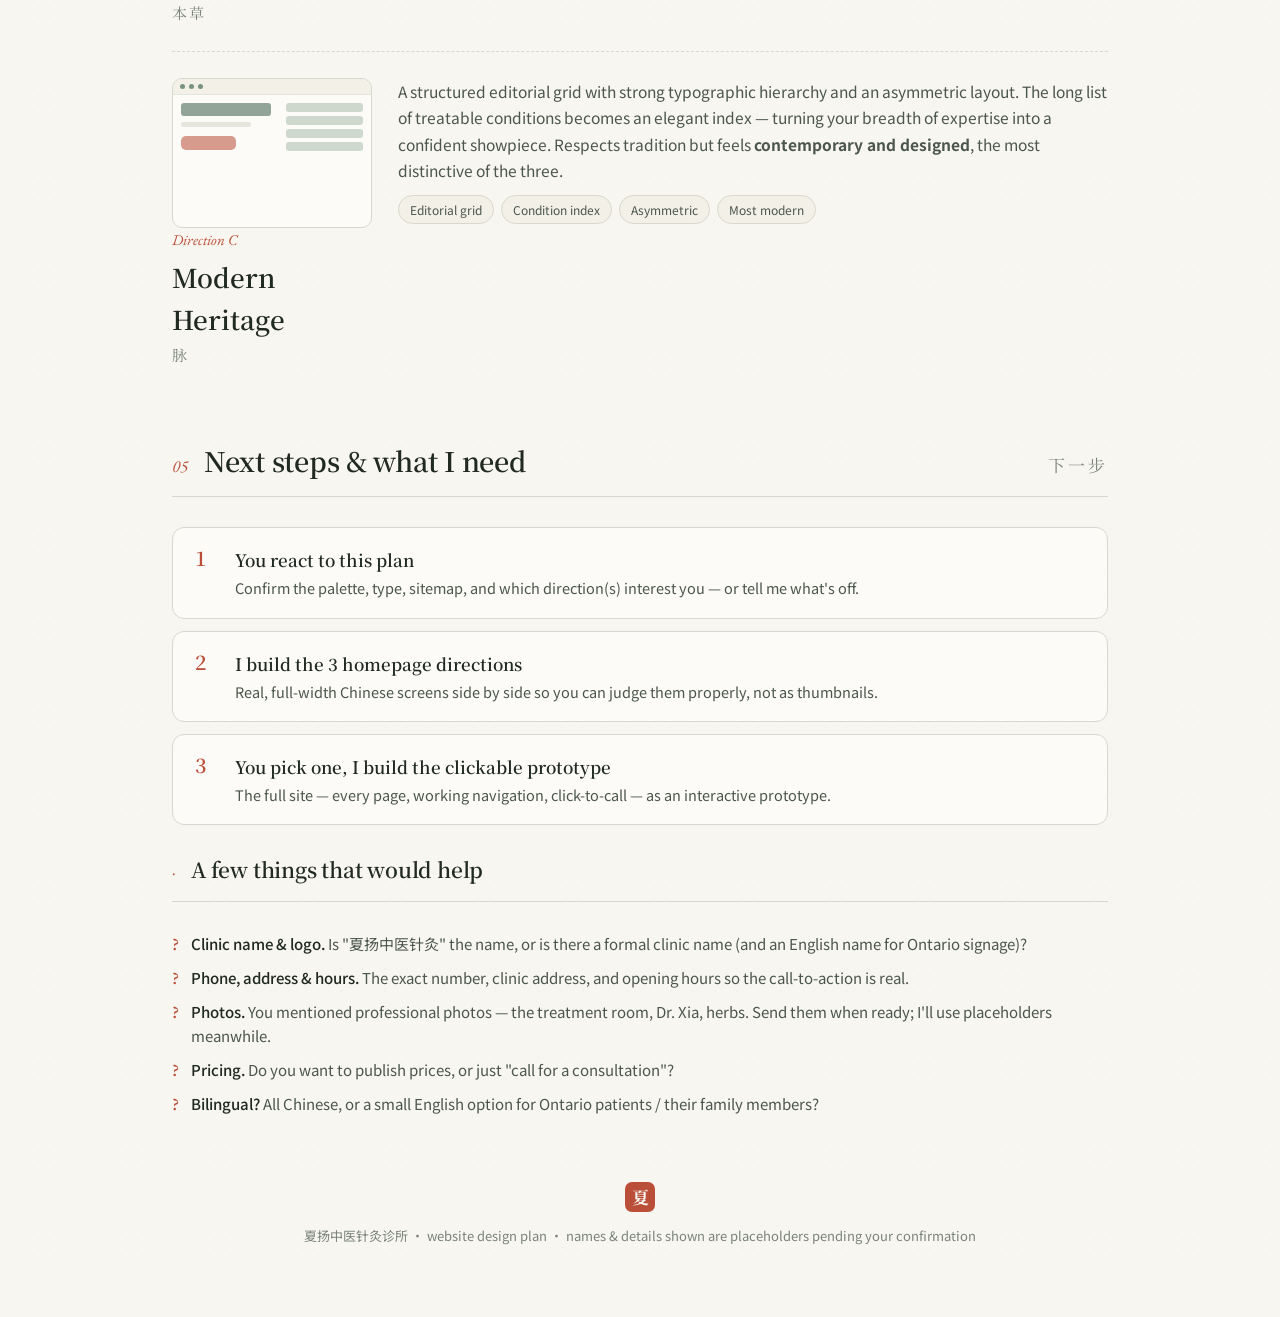
==== commit 8141f81b: "update website" ====
--- a/Plan.html
+++ b/Plan.html
@@ -225,7 +225,7 @@
 
     <div class="quote">
       <div class="seal-stamp">夏氏<br>世医</div>
-      <div class="cn-q">夏医生出生于世医之家，青年时期幸得道医罗青子点拨，深悟传统医道。临床诊病，未待病人详述，望闻问切尽知病在何处，病根起源——每每药到病除，屡起沉疴。</div>
+      <div class="cn-q">夏医生出生于世医之家，青年时期幸得道医罗青子点拨，深悟传统医道。临床诊病，望闻问切尽知病在何处，病根起源——每每药到病除，屡起沉疴。</div>
       <div class="attr">夏 扬　·　安省注册中医针灸师　·　亚健康调理专家</div>
     </div>
     <p style="font-size:14px;color:var(--ink-faint);margin-top:14px;">This story — the family lineage, the master 罗青子, diagnosis by pulse alone — is your strongest trust asset. I'll give it a prominent home on both the homepage and the About page.</p>
@@ -379,4 +379,4 @@
 </footer>
 
 </body>
-</html>+</html>
